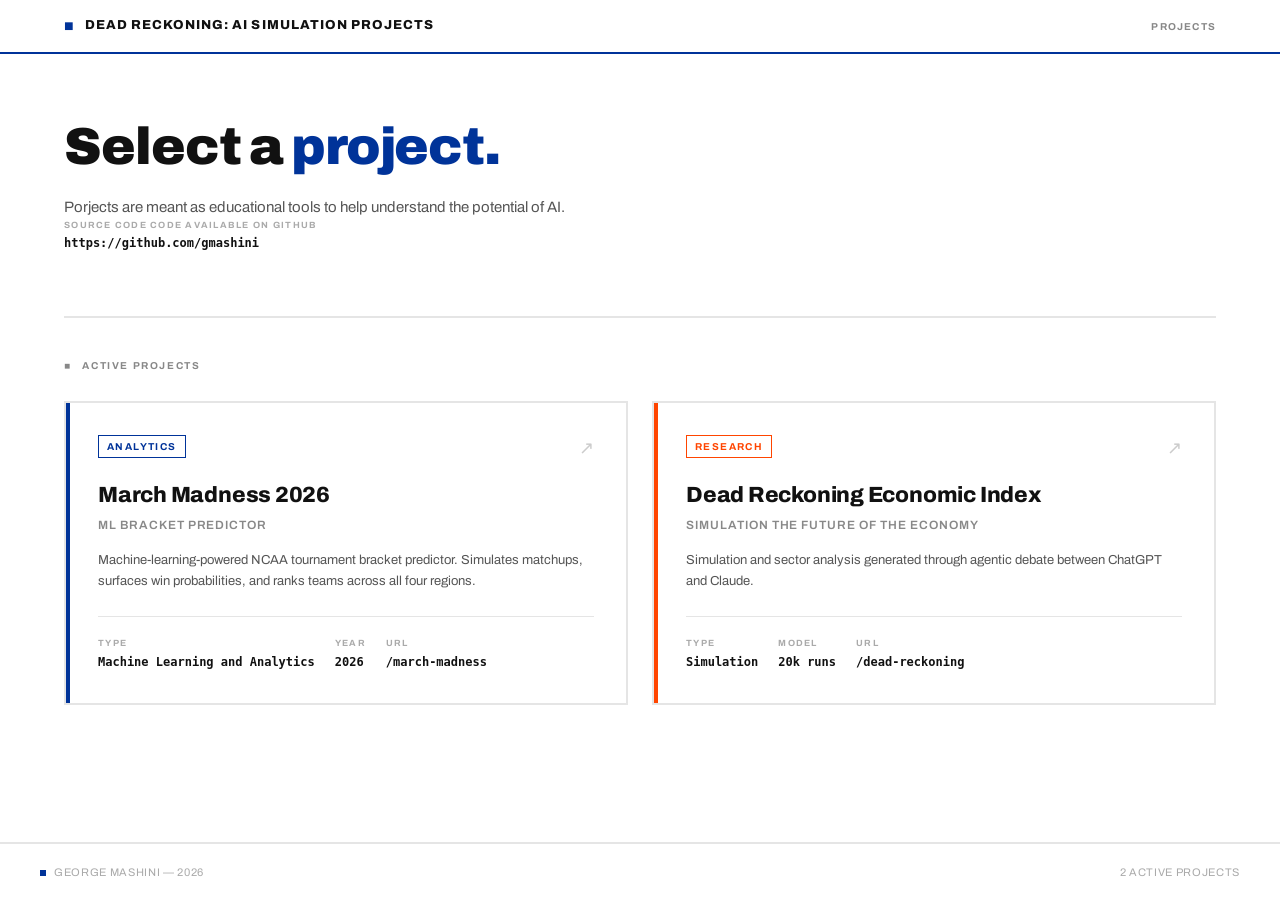
==== index.html @ 239e2c39 "Initial commit — combined AI simulation site Dead Reckoning probability model + March Madness 2026 M" ====
<!DOCTYPE html>
<html lang="en">
<head>
  <meta charset="UTF-8">
  <meta name="viewport" content="width=device-width, initial-scale=1.0">
  <title>Dead Reckoning AI Simulation Projects</title>
  <link rel="preconnect" href="https://fonts.googleapis.com">
  <link rel="preconnect" href="https://fonts.gstatic.com" crossorigin>
  <link href="https://fonts.googleapis.com/css2?family=Archivo:wght@400;500;600;700;800;900&display=swap" rel="stylesheet">
  <style>
    *, *::before, *::after { box-sizing: border-box; margin: 0; padding: 0; }
    html { scroll-behavior: smooth; }
    body {
      font-family: 'Archivo', 'Helvetica Neue', Arial, sans-serif;
      background: #FFFFFF;
      color: #111111;
      font-size: 14px;
      line-height: 1.5;
      -webkit-font-smoothing: antialiased;
      min-height: 100vh;
      display: flex;
      flex-direction: column;
    }

    /* ── NAV ── */
    nav {
      position: fixed; top: 0; left: 0; right: 0;
      z-index: 100;
      background: #FFFFFF;
      border-bottom: 2px solid #003399;
    }
    .nav-inner {
      max-width: 1200px; margin: 0 auto;
      padding: 0 24px;
      height: 52px;
      display: flex; align-items: center; justify-content: space-between;
    }
    .nav-brand {
      display: flex; align-items: center; gap: 10px;
      font-weight: 800; font-size: 13px; letter-spacing: 0.08em;
      text-transform: uppercase; color: #111111;
      text-decoration: none;
    }
    .nav-logo {
      color: #003399; font-size: 16px; line-height: 1;
    }
    .nav-tag {
      font-size: 10px; font-weight: 700; letter-spacing: 0.12em;
      text-transform: uppercase; color: #888888;
    }

    /* ── MAIN ── */
    main {
      flex: 1;
      max-width: 1200px; margin: 0 auto;
      padding: 120px 24px 80px;
      width: 100%;
    }

    /* ── HERO ── */
    .hero {
      margin-bottom: 64px;
    }
    .hero-eyebrow {
      font-size: 11px; font-weight: 700; letter-spacing: 0.14em;
      text-transform: uppercase; color: #888888;
      margin-bottom: 16px;
    }
    .hero-title {
      font-size: clamp(32px, 5vw, 52px);
      font-weight: 900; letter-spacing: -0.02em;
      line-height: 1.05;
      color: #111111;
      margin-bottom: 20px;
    }
    .hero-title span { color: #003399; }
    .hero-desc {
      font-size: 15px; color: #555555;
      max-width: 520px; line-height: 1.6;
    }

    /* ── DIVIDER ── */
    .section-divider {
      border: none;
      border-top: 2px solid #E5E5E5;
      margin-bottom: 40px;
    }
    .section-label {
      font-size: 10px; font-weight: 700; letter-spacing: 0.16em;
      text-transform: uppercase; color: #888888;
      margin-bottom: 28px;
    }

    /* ── PROJECT GRID ── */
    .projects-grid {
      display: grid;
      grid-template-columns: repeat(auto-fit, minmax(360px, 1fr));
      gap: 24px;
    }

    /* ── PROJECT CARD ── */
    .project-card {
      display: block;
      text-decoration: none;
      border: 2px solid #E5E5E5;
      padding: 32px;
      background: #FFFFFF;
      transition: border-color 0.15s, transform 0.15s, box-shadow 0.15s;
      cursor: pointer;
      position: relative;
      overflow: hidden;
    }
    .project-card::before {
      content: '';
      position: absolute;
      top: 0; left: 0;
      width: 4px; height: 100%;
      background: var(--card-accent);
      transition: width 0.2s;
    }
    .project-card:hover {
      border-color: var(--card-accent);
      transform: translateY(-2px);
      box-shadow: 0 8px 24px rgba(0,0,0,0.08);
    }
    .project-card:hover::before {
      width: 6px;
    }

    .card-march  { --card-accent: #003399; }
    .card-dead   { --card-accent: #FF4500; }

    .card-header {
      display: flex; align-items: flex-start; justify-content: space-between;
      margin-bottom: 20px;
    }
    .card-tag {
      font-size: 10px; font-weight: 700; letter-spacing: 0.14em;
      text-transform: uppercase;
      color: var(--card-accent);
      border: 1.5px solid var(--card-accent);
      padding: 3px 8px;
    }
    .card-arrow {
      font-size: 18px; color: #CCCCCC;
      transition: color 0.15s, transform 0.15s;
    }
    .project-card:hover .card-arrow {
      color: var(--card-accent);
      transform: translate(2px, -2px);
    }

    .card-title {
      font-size: 22px; font-weight: 800; letter-spacing: -0.01em;
      color: #111111; margin-bottom: 8px;
      line-height: 1.2;
    }
    .card-subtitle {
      font-size: 12px; font-weight: 600; letter-spacing: 0.08em;
      text-transform: uppercase; color: #888888;
      margin-bottom: 16px;
    }
    .card-desc {
      font-size: 13px; color: #555555; line-height: 1.6;
      margin-bottom: 24px;
    }

    .card-meta {
      display: flex; gap: 20px;
      padding-top: 20px;
      border-top: 1px solid #E5E5E5;
    }
    .meta-item {
      display: flex; flex-direction: column; gap: 2px;
    }
    .meta-label {
      font-size: 9px; font-weight: 700; letter-spacing: 0.14em;
      text-transform: uppercase; color: #AAAAAA;
    }
    .meta-value {
      font-size: 12px; font-weight: 600; color: #111111;
      font-family: 'SF Mono', 'Fira Code', monospace;
    }

    /* ── FOOTER ── */
    footer {
      border-top: 2px solid #E5E5E5;
      padding: 20px 24px;
      display: flex; justify-content: center;
    }
    .footer-inner {
      max-width: 1200px; width: 100%;
      display: flex; align-items: center; justify-content: space-between;
    }
    .footer-text {
      font-size: 11px; color: #AAAAAA;
      letter-spacing: 0.06em;
    }
    .footer-dot {
      width: 6px; height: 6px;
      background: #003399;
      display: inline-block;
      margin-right: 8px;
    }

    @media (max-width: 600px) {
      .projects-grid { grid-template-columns: 1fr; }
      .nav-tag { display: none; }
    }
  </style>
</head>
<body>

<nav>
  <div class="nav-inner">
    <a class="nav-brand" href="/">
      <span class="nav-logo">&#9632;</span>
      Dead Reckoning: AI Simulation Projects
    </a>
    <span class="nav-tag">Projects</span>
  </div>
</nav>

<main>
  <section class="hero">
    <h1 class="hero-title">Select a <span>project.</span></h1>
    <p class="hero-desc">
      Porjects are meant as educational tools to help understand the potential of AI. 
    </p>
    <div class="meta-item">
      <span class="meta-label">Source code code available on Github</span>
      <span class="meta-value">https://github.com/gmashini</span>
    </div>
  </section>

  <hr class="section-divider">
  <p class="section-label">&#9632; &nbsp; Active Projects</p>

  <div class="projects-grid">

    <!-- March Madness -->
    <a class="project-card card-march" href="./march-madness/">
      <div class="card-header">
        <span class="card-tag">Analytics</span>
        <span class="card-arrow">↗</span>
      </div>
      <h2 class="card-title">March Madness 2026</h2>
      <p class="card-subtitle">ML Bracket Predictor</p>
      <p class="card-desc">
        Machine-learning-powered NCAA tournament bracket predictor.
        Simulates matchups, surfaces win probabilities, and ranks
        teams across all four regions.
      </p>
      <div class="card-meta">
        <div class="meta-item">
          <span class="meta-label">Type</span>
          <span class="meta-value">Machine Learning and Analytics</span>
        </div>
        <div class="meta-item">
          <span class="meta-label">Year</span>
          <span class="meta-value">2026</span>
        </div>
        <div class="meta-item">
          <span class="meta-label">URL</span>
          <span class="meta-value">/march-madness</span>
        </div>
      </div>
    </a>

    <!-- Dead Reckoning -->
    <a class="project-card card-dead" href="./dead-reckoning/">
      <div class="card-header">
        <span class="card-tag">Research</span>
        <span class="card-arrow">↗</span>
      </div>
      <h2 class="card-title">Dead Reckoning Economic Index</h2>
      <p class="card-subtitle">Simulation the future of the economy</p>
      <p class="card-desc">
        Simulation and sector analysis generated through agentic debate between ChatGPT and Claude.
      </p>
      <div class="card-meta">
        <div class="meta-item">
          <span class="meta-label">Type</span>
          <span class="meta-value">Simulation</span>
        </div>
        <div class="meta-item">
          <span class="meta-label">Model</span>
          <span class="meta-value">20k runs</span>
        </div>
        <div class="meta-item">
          <span class="meta-label">URL</span>
          <span class="meta-value">/dead-reckoning</span>
        </div>
      </div>
    </a>

  </div>
</main>

<footer>
  <div class="footer-inner">
    <span class="footer-text"><span class="footer-dot"></span>GEORGE MASHINI — 2026</span>
    <span class="footer-text">2 ACTIVE PROJECTS</span>
  </div>
</footer>

</body>
</html>
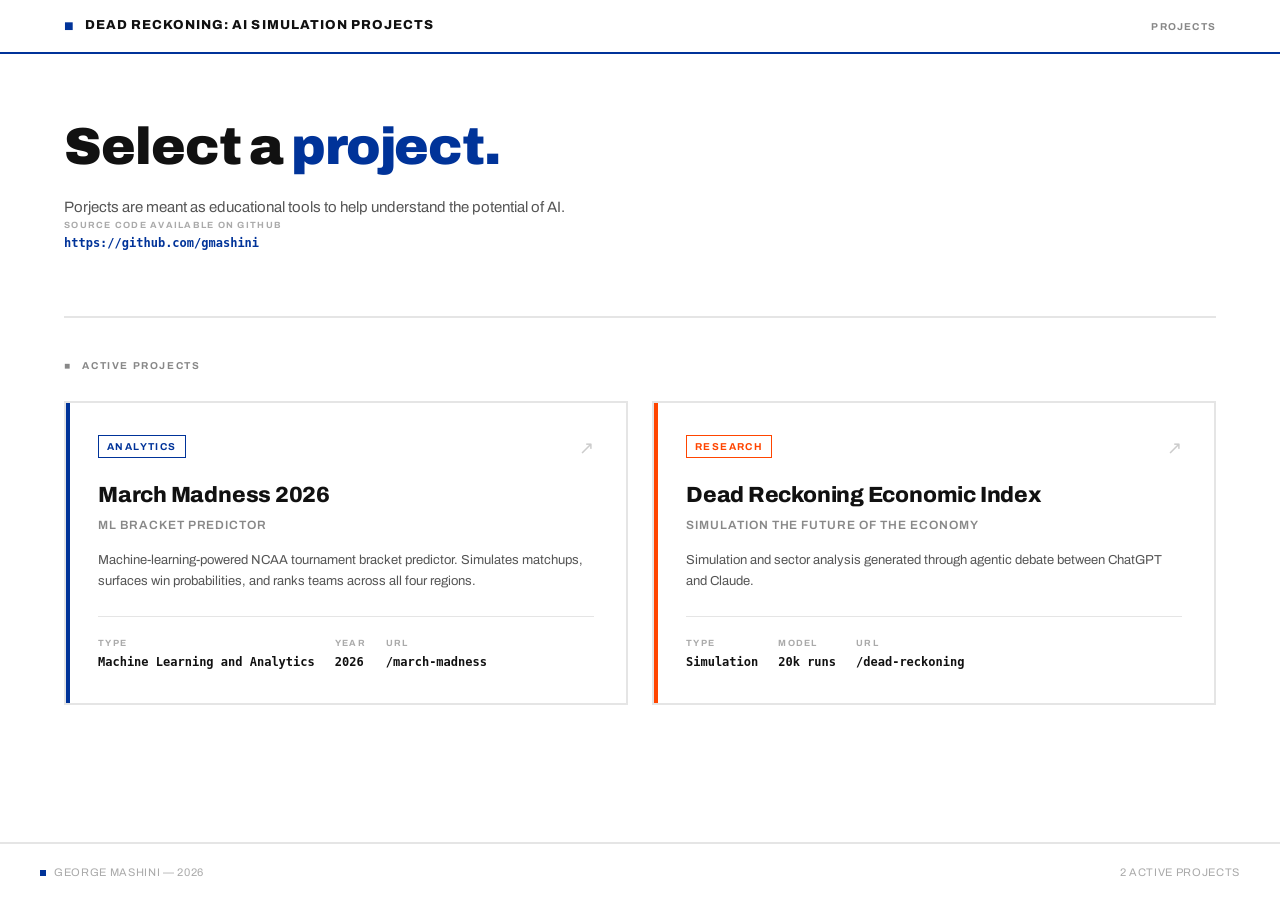
==== commit b5bb8f94: "Redesign March Madness bracket UI and expand How It Works section - Rebuild bracket to ESPN-style: w" ====
--- a/index.html
+++ b/index.html
@@ -228,8 +228,8 @@
       Porjects are meant as educational tools to help understand the potential of AI. 
     </p>
     <div class="meta-item">
-      <span class="meta-label">Source code code available on Github</span>
-      <span class="meta-value">https://github.com/gmashini</span>
+      <span class="meta-label">Source code available on GitHub</span>
+      <a class="meta-value" href="https://github.com/gmashini" target="_blank" rel="noopener" style="color:#003399;text-decoration:none;">https://github.com/gmashini</a>
     </div>
   </section>
 
